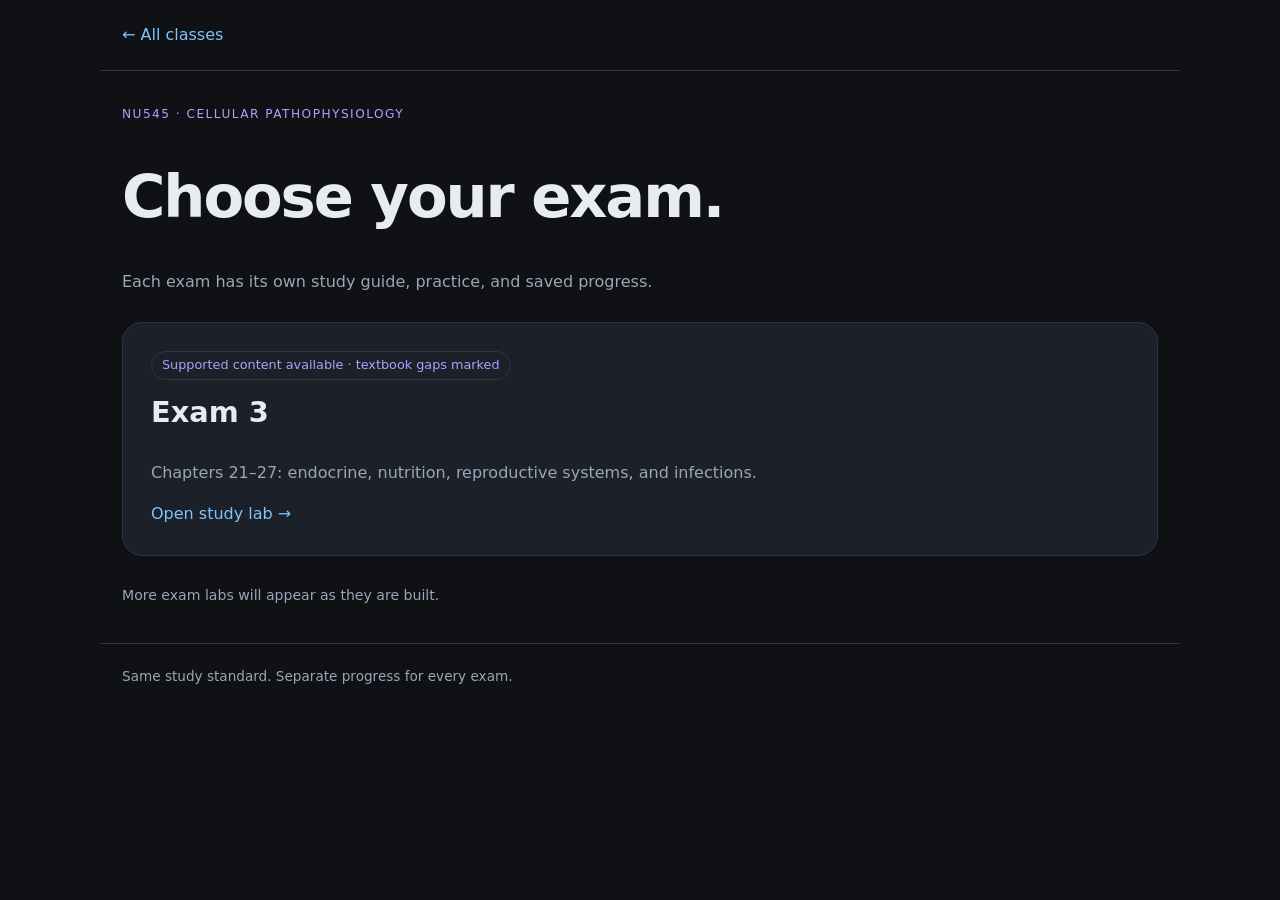
==== site/nu545/index.html @ c5433510 "Add Mom Lab portal and supported NU545 Exam 3 lab" ====
<!doctype html><html lang="en"><head><meta charset="utf-8"><meta name="viewport" content="width=device-width,initial-scale=1"><title>NU545 · Exam labs</title><link rel="stylesheet" href="../css/portal.css"><link rel="icon" href="data:,"></head><body><header><a href="../">← All classes</a></header><main><p class="eyebrow">NU545 · Cellular Pathophysiology</p><h1>Choose your exam.</h1><p>Each exam has its own study guide, practice, and saved progress.</p><div class="grid"><a class="card" href="exam3/"><span class="badge">Supported content available · textbook gaps marked</span><h2>Exam 3</h2><p>Chapters 21–27: endocrine, nutrition, reproductive systems, and infections.</p><span class="go">Open study lab →</span></a></div><p class="small">More exam labs will appear as they are built.</p></main><footer>Same study standard. Separate progress for every exam.</footer></body></html>
---- site/css/portal.css ----
:root{color-scheme:dark;--bg:#0f1115;--card:#1b2029;--line:#2d3544;--ink:#e8ecf2;--muted:#9aa6b8;--blue:#7cc4ff;--violet:#b69cff}*{box-sizing:border-box}body{margin:0;background:var(--bg);color:var(--ink);font:16px/1.6 system-ui,sans-serif}a{color:var(--blue)}header,main,footer{max-width:1080px;margin:auto;padding:22px}header{border-bottom:1px solid var(--line)}header a{text-decoration:none}h1{font-size:clamp(2.3rem,5vw,3.7rem);line-height:1.1;letter-spacing:-.035em}p{max-width:70ch;color:var(--muted)}.eyebrow{text-transform:uppercase;letter-spacing:.12em;font-size:.76rem;color:var(--violet)}.grid{display:grid;grid-template-columns:repeat(auto-fit,minmax(250px,1fr));gap:18px;margin:28px 0}.card{display:flex;flex-direction:column;border:1px solid var(--line);padding:28px;border-radius:20px;background:var(--card);text-decoration:none;color:var(--ink);min-height:210px}.card:hover{border-color:var(--blue);transform:translateY(-2px)}.card h2{font-size:1.8rem;margin:9px 0}.card .go{margin-top:auto;color:var(--blue)}.badge{display:inline-block;width:fit-content;padding:3px 10px;border:1px solid var(--line);border-radius:30px;color:var(--violet);font-size:.8rem}.small{font-size:.88rem}footer{border-top:1px solid var(--line);color:var(--muted);font-size:.85rem}a:focus-visible{outline:3px solid var(--blue);outline-offset:4px}@media print{body,.card{background:white;color:#111}p,footer{color:#333}header{display:none}}
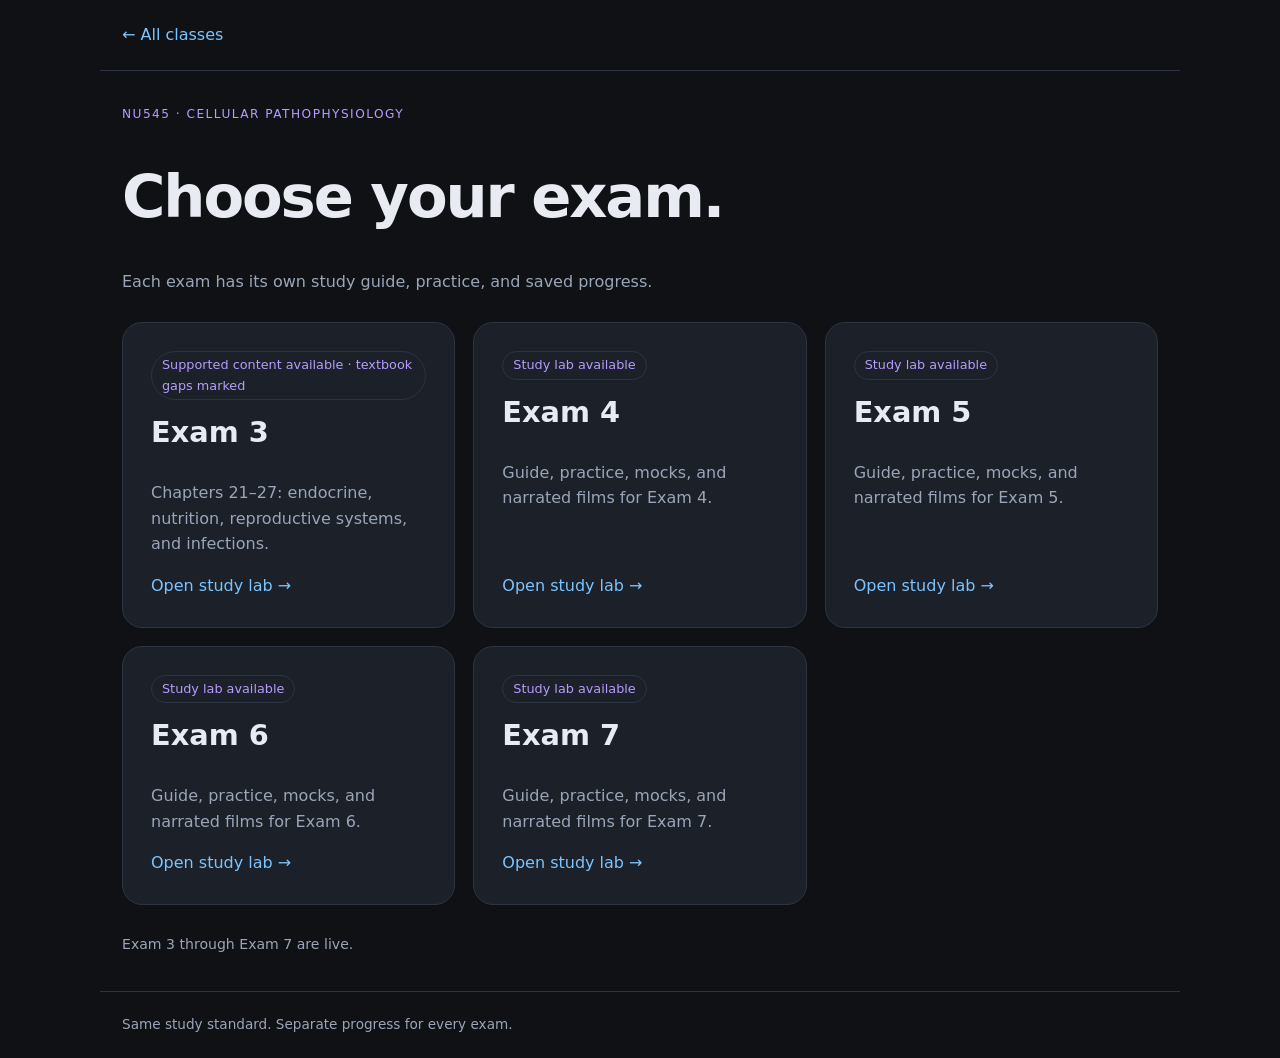
==== commit cb153350: "Add Exam 4-7 study labs to NU545 exam index" ====
--- a/site/nu545/index.html
+++ b/site/nu545/index.html
@@ -1 +1 @@
-<!doctype html><html lang="en"><head><meta charset="utf-8"><meta name="viewport" content="width=device-width,initial-scale=1"><title>NU545 · Exam labs</title><link rel="stylesheet" href="../css/portal.css"><link rel="icon" href="data:,"></head><body><header><a href="../">← All classes</a></header><main><p class="eyebrow">NU545 · Cellular Pathophysiology</p><h1>Choose your exam.</h1><p>Each exam has its own study guide, practice, and saved progress.</p><div class="grid"><a class="card" href="exam3/"><span class="badge">Supported content available · textbook gaps marked</span><h2>Exam 3</h2><p>Chapters 21–27: endocrine, nutrition, reproductive systems, and infections.</p><span class="go">Open study lab →</span></a></div><p class="small">More exam labs will appear as they are built.</p></main><footer>Same study standard. Separate progress for every exam.</footer></body></html>+<!doctype html><html lang="en"><head><meta charset="utf-8"><meta name="viewport" content="width=device-width,initial-scale=1"><title>NU545 · Exam labs</title><link rel="stylesheet" href="../css/portal.css"><link rel="icon" href="data:,"></head><body><header><a href="../">← All classes</a></header><main><p class="eyebrow">NU545 · Cellular Pathophysiology</p><h1>Choose your exam.</h1><p>Each exam has its own study guide, practice, and saved progress.</p><div class="grid"><a class="card" href="exam3/"><span class="badge">Supported content available · textbook gaps marked</span><h2>Exam 3</h2><p>Chapters 21–27: endocrine, nutrition, reproductive systems, and infections.</p><span class="go">Open study lab →</span></a><a class="card" href="exam4/"><span class="badge">Study lab available</span><h2>Exam 4</h2><p>Guide, practice, mocks, and narrated films for Exam 4.</p><span class="go">Open study lab →</span></a><a class="card" href="exam5/"><span class="badge">Study lab available</span><h2>Exam 5</h2><p>Guide, practice, mocks, and narrated films for Exam 5.</p><span class="go">Open study lab →</span></a><a class="card" href="exam6/"><span class="badge">Study lab available</span><h2>Exam 6</h2><p>Guide, practice, mocks, and narrated films for Exam 6.</p><span class="go">Open study lab →</span></a><a class="card" href="exam7/"><span class="badge">Study lab available</span><h2>Exam 7</h2><p>Guide, practice, mocks, and narrated films for Exam 7.</p><span class="go">Open study lab →</span></a></div><p class="small">Exam 3 through Exam 7 are live.</p></main><footer>Same study standard. Separate progress for every exam.</footer></body></html>
